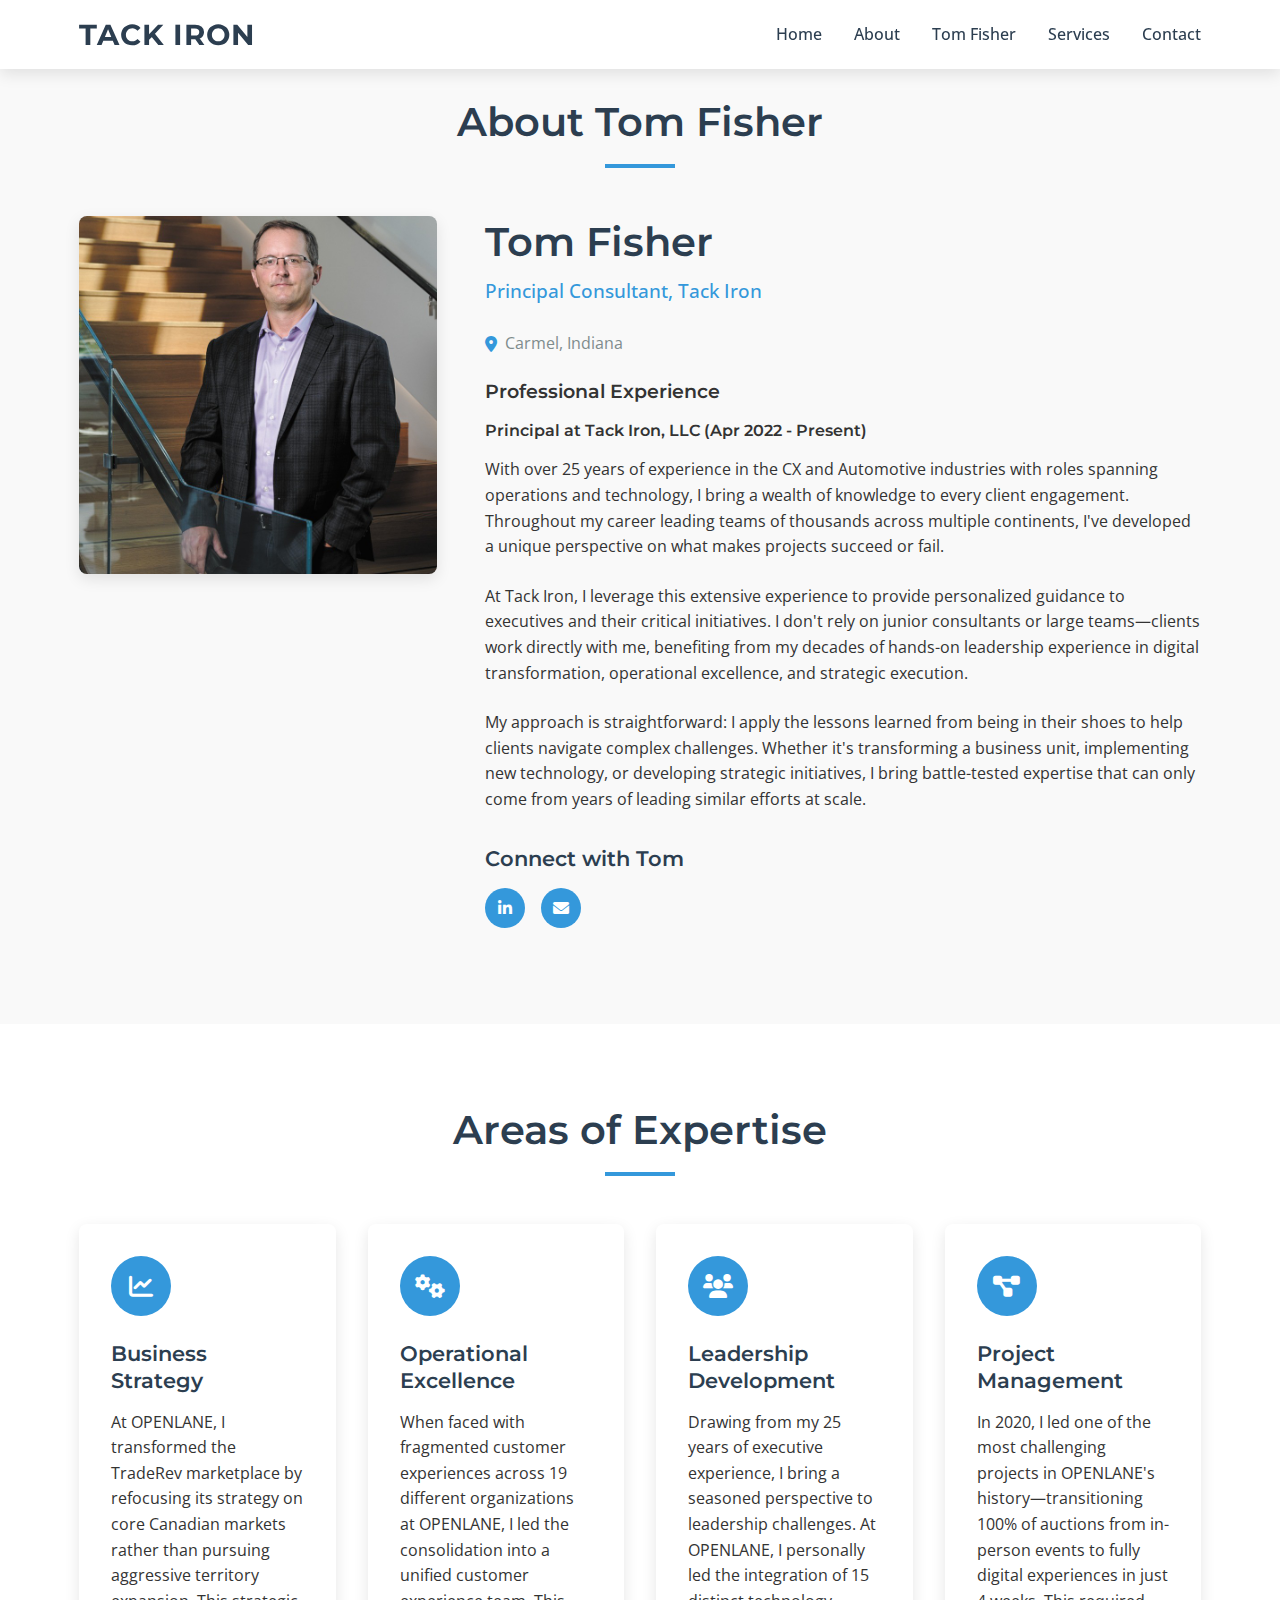
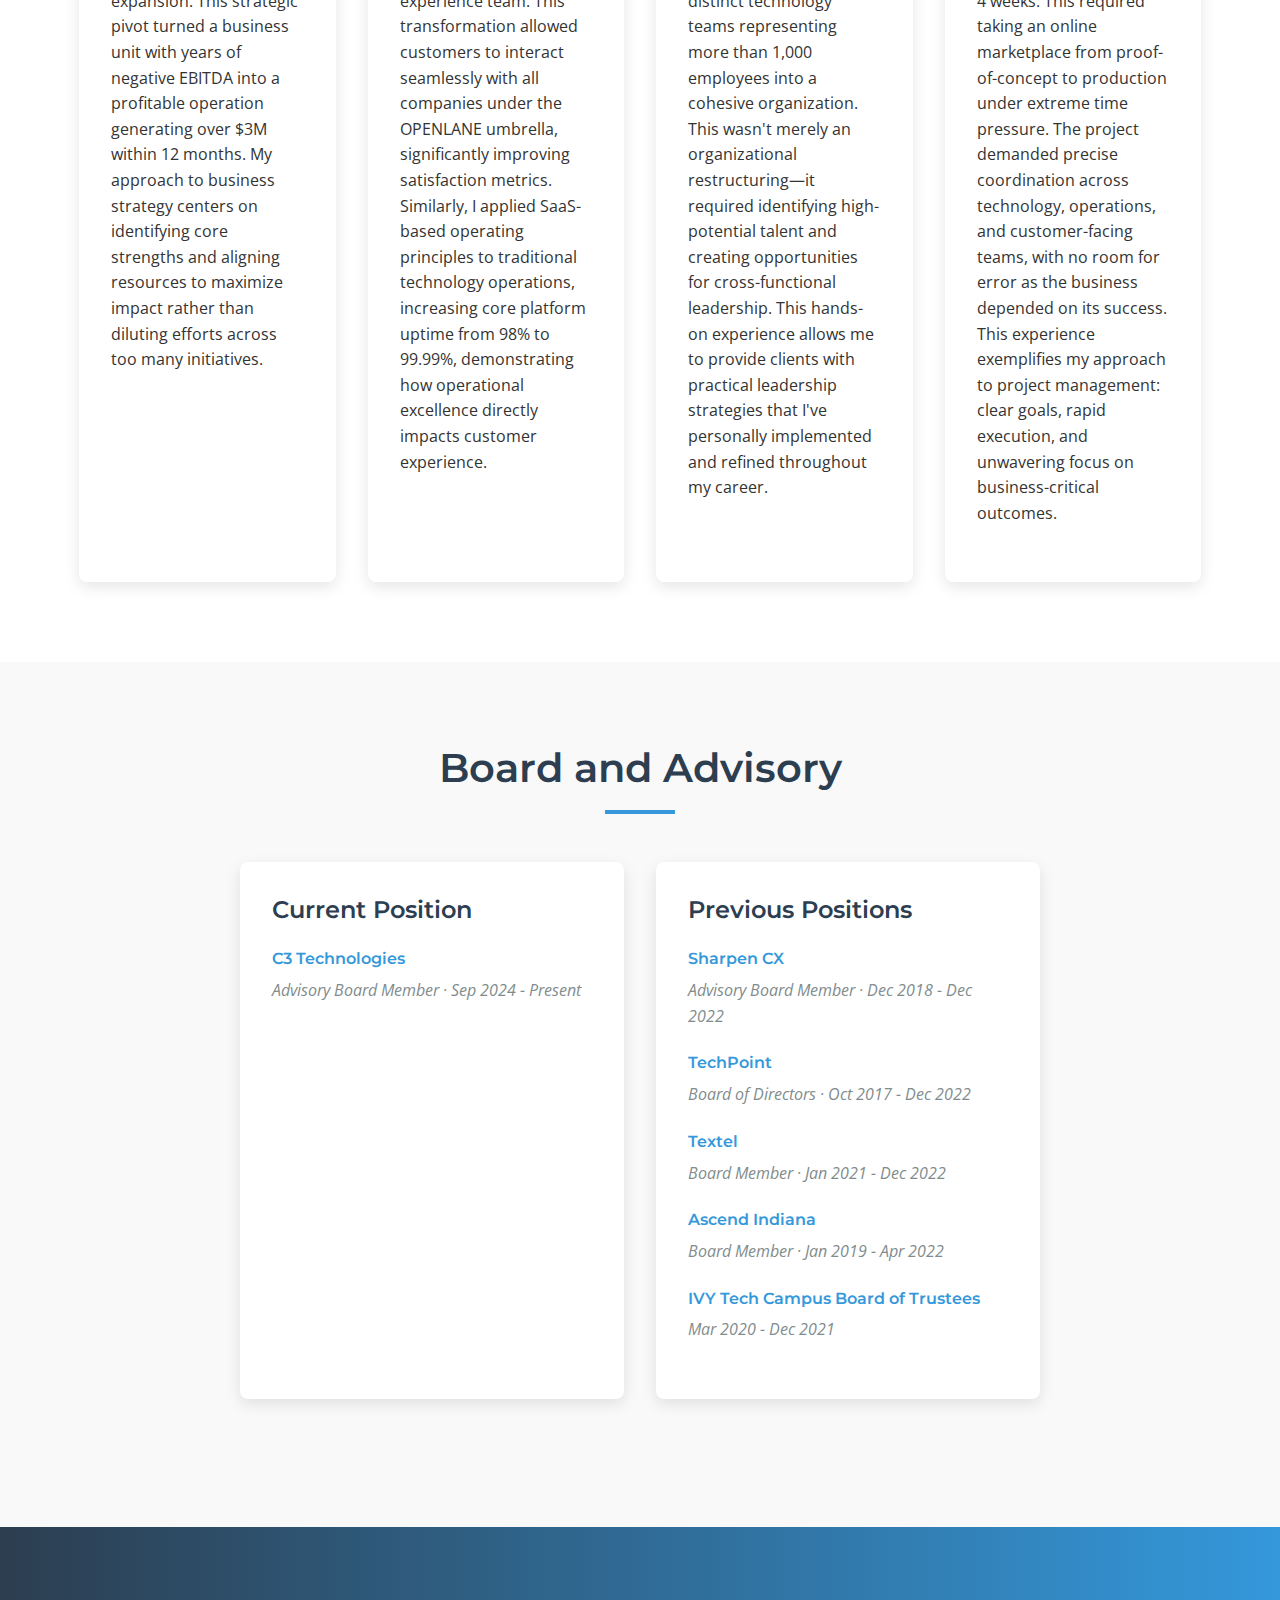
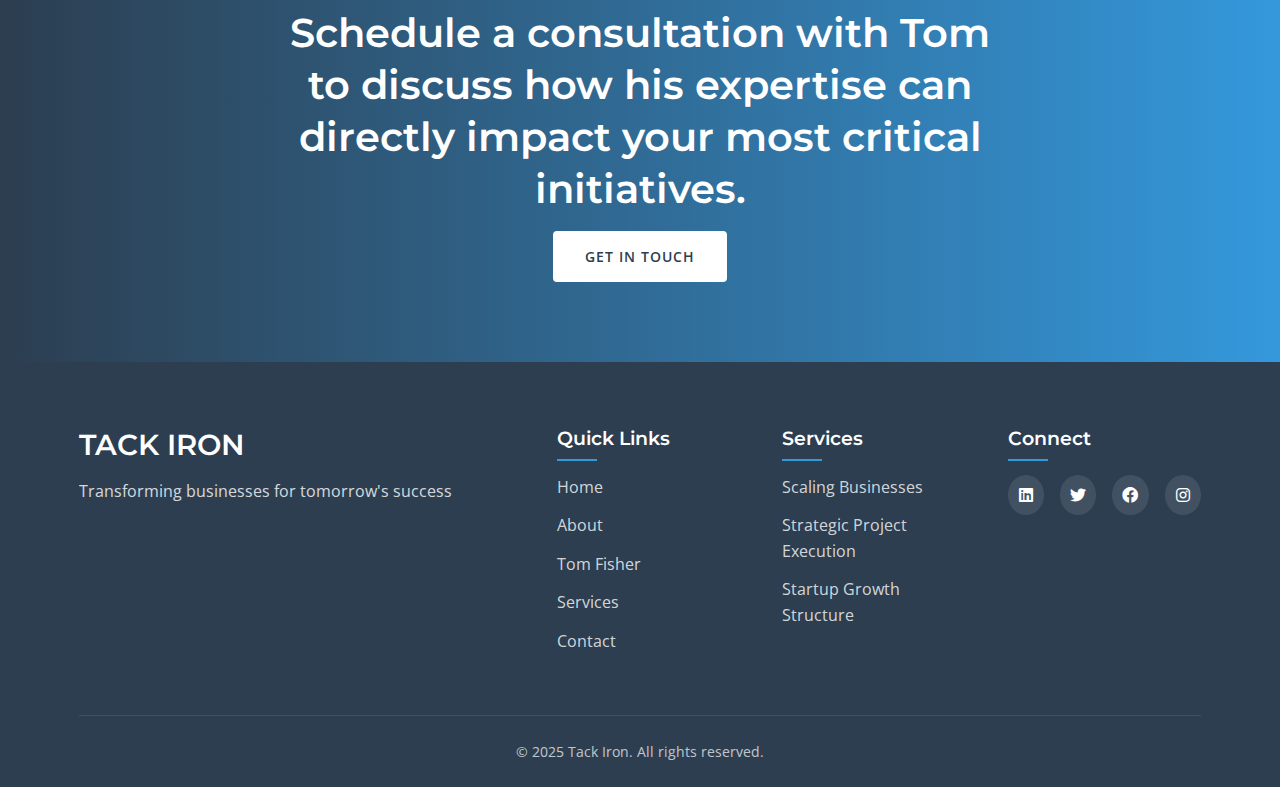
==== about-tom.html @ 1ede7089 "Add files via upload" ====
<!DOCTYPE html>
<html lang="en">
<head>
    <meta charset="UTF-8">
    <meta name="viewport" content="width=device-width, initial-scale=1.0">
    <title>Tom Fisher | Principal Consultant at Tack Iron</title>
    <meta name="description" content="Tom Fisher brings 25+ years of executive experience in operations and technology to help businesses transform, scale, and execute critical initiatives.">
    <meta name="keywords" content="Tom Fisher, business consultant, executive experience, digital transformation, operational excellence, strategic execution, leadership">
    <meta name="author" content="Tom Fisher">
    <link rel="canonical" href="https://tackiron.com/about-tom.html">
    
    <!-- Open Graph / Facebook -->
    <meta property="og:type" content="profile">
    <meta property="og:url" content="https://tackiron.com/about-tom.html">
    <meta property="og:title" content="Tom Fisher | Principal Consultant at Tack Iron">
    <meta property="og:description" content="25+ years of executive experience helping businesses transform, scale, and execute critical initiatives.">
    <meta property="og:image" content="https://tackiron.com/images/tom-fisher.jpg">
    
    <!-- Twitter -->
    <meta property="twitter:card" content="summary_large_image">
    <meta property="twitter:url" content="https://tackiron.com/about-tom.html">
    <meta property="twitter:title" content="Tom Fisher | Principal Consultant at Tack Iron">
    <meta property="twitter:description" content="25+ years of executive experience helping businesses transform, scale, and execute critical initiatives.">
    <meta property="twitter:image" content="https://tackiron.com/images/tom-fisher.jpg">
    
    <link rel="stylesheet" href="css/styles.css">
    <link rel="stylesheet" href="https://cdnjs.cloudflare.com/ajax/libs/font-awesome/6.0.0/css/all.min.css">
    <link rel="preconnect" href="https://fonts.googleapis.com">
    <link rel="preconnect" href="https://fonts.gstatic.com" crossorigin>
    <link href="https://fonts.googleapis.com/css2?family=Montserrat:wght@300;400;500;600;700&family=Open+Sans:wght@300;400;500;600&display=swap" rel="stylesheet">
    <style>
        .bio-section {
            padding: 6rem 0;
            background-color: #f9f9f9;
        }
        
        .bio-content {
            display: flex;
            flex-wrap: wrap;
            gap: 3rem;
            align-items: flex-start;
        }
        
        .bio-image {
            flex: 1;
            min-width: 300px;
            max-width: 400px;
        }
        
        .bio-image img {
            width: 100%;
            border-radius: 8px;
            box-shadow: var(--box-shadow);
        }
        
        .bio-details {
            flex: 2;
            min-width: 300px;
        }
        
        .bio-name {
            font-size: 2.5rem;
            color: var(--primary-color);
            margin-bottom: 0.5rem;
        }
        
        .bio-title {
            font-size: 1.2rem;
            color: var(--secondary-color);
            margin-bottom: 1.5rem;
            font-weight: 500;
        }
        
        .bio-location {
            display: flex;
            align-items: center;
            margin-bottom: 1.5rem;
            color: var(--text-light);
        }
        
        .bio-location i {
            margin-right: 0.5rem;
            color: var(--secondary-color);
        }
        
        .bio-text {
            margin-bottom: 2rem;
        }
        
        .bio-connect {
            margin-top: 2rem;
        }
        
        .bio-connect h3 {
            margin-bottom: 1rem;
            font-size: 1.3rem;
            color: var(--primary-color);
        }
        
        .social-links {
            display: flex;
            gap: 1rem;
        }
        
        .social-links a {
            display: flex;
            align-items: center;
            justify-content: center;
            width: 40px;
            height: 40px;
            background-color: var(--secondary-color);
            border-radius: 50%;
            color: white;
            transition: var(--transition);
        }
        
        .social-links a:hover {
            background-color: var(--primary-color);
            transform: translateY(-5px);
        }
        
        .expertise-section {
            padding: 5rem 0;
        }
        
        .expertise-grid {
            display: grid;
            grid-template-columns: repeat(auto-fit, minmax(250px, 1fr));
            gap: 2rem;
            margin-top: 3rem;
        }
        
        .expertise-card {
            background-color: white;
            border-radius: 8px;
            box-shadow: var(--box-shadow);
            padding: 2rem;
            transition: var(--transition);
        }
        
        .expertise-card:hover {
            transform: translateY(-10px);
        }
        
        .expertise-icon {
            width: 60px;
            height: 60px;
            background-color: var(--secondary-color);
            color: white;
            border-radius: 50%;
            display: flex;
            align-items: center;
            justify-content: center;
            margin-bottom: 1.5rem;
        }
        
        .expertise-icon i {
            font-size: 1.5rem;
        }
        
        .expertise-card h3 {
            font-size: 1.3rem;
            margin-bottom: 1rem;
            color: var(--primary-color);
        }
        
        @media (max-width: 768px) {
            .bio-content {
                flex-direction: column;
                align-items: center;
                text-align: center;
            }
            
            .bio-location {
                justify-content: center;
            }
            
            .social-links {
                justify-content: center;
            }
        }
    </style>
</head>
<body>
    <header>
        <div class="container">
            <div class="logo">
                <h1>TACK IRON</h1>
            </div>
            <nav>
                <ul class="nav-links">
                    <li><a href="index.html#home">Home</a></li>
                    <li><a href="index.html#about">About</a></li>
                    <li><a href="about-tom.html" class="active">Tom Fisher</a></li>
                    <li><a href="index.html#services">Services</a></li>
                    <li><a href="index.html#contact">Contact</a></li>
                </ul>
                <div class="hamburger">
                    <span class="bar"></span>
                    <span class="bar"></span>
                    <span class="bar"></span>
                </div>
            </nav>
        </div>
    </header>

    <section class="bio-section">
        <div class="container">
            <div class="section-header">
                <h2>About Tom Fisher</h2>
                <div class="underline"></div>
            </div>
            <div class="bio-content">
                <div class="bio-image">
                    <img src="images/tom-fisher.jpg" alt="Tom Fisher - Principal Consultant at Tack Iron with 25 years of executive experience" style="width: 100%; object-fit: cover;">
                </div>
                <div class="bio-details">
                    <h1 class="bio-name">Tom Fisher</h1>
                    <div class="bio-title">Principal Consultant, Tack Iron</div>
                    <div class="bio-location">
                        <i class="fas fa-map-marker-alt"></i>
                        <span>Carmel, Indiana</span>
                    </div>
                    <div class="bio-text">
                        <h3>Professional Experience</h3>
                        
                        <h4>Principal at Tack Iron, LLC (Apr 2022 - Present)</h4>
                        <p>With over 25 years of experience in the CX and Automotive industries with roles spanning operations and technology, I bring a wealth of knowledge to every client engagement. Throughout my career leading teams of thousands across multiple continents, I've developed a unique perspective on what makes projects succeed or fail.</p>
                        <p>At Tack Iron, I leverage this extensive experience to provide personalized guidance to executives and their critical initiatives. I don't rely on junior consultants or large teams—clients work directly with me, benefiting from my decades of hands-on leadership experience in digital transformation, operational excellence, and strategic execution.</p>
                        <p>My approach is straightforward: I apply the lessons learned from being in their shoes to help clients navigate complex challenges. Whether it's transforming a business unit, implementing new technology, or developing strategic initiatives, I bring battle-tested expertise that can only come from years of leading similar efforts at scale.</p>
                    </div>
                    <div class="bio-connect">
                        <h3>Connect with Tom</h3>
                        <div class="social-links">
                            <a href="https://www.linkedin.com/in/tomfisher/" target="_blank" title="LinkedIn"><i class="fab fa-linkedin-in"></i></a>
                            <a href="mailto:info@tackiron.com" title="Email"><i class="fas fa-envelope"></i></a>
                        </div>
                    </div>
                </div>
            </div>
        </div>
    </section>

    <section class="expertise-section">
        <div class="container">
            <div class="section-header">
                <h2>Areas of Expertise</h2>
                <div class="underline"></div>
            </div>
            <div class="expertise-grid">
                <div class="expertise-card">
                    <div class="expertise-icon">
                        <i class="fas fa-chart-line"></i>
                    </div>
                    <h3>Business Strategy</h3>
                    <p>At OPENLANE, I transformed the TradeRev marketplace by refocusing its strategy on core Canadian markets rather than pursuing aggressive territory expansion. This strategic pivot turned a business unit with years of negative EBITDA into a profitable operation generating over $3M within 12 months. My approach to business strategy centers on identifying core strengths and aligning resources to maximize impact rather than diluting efforts across too many initiatives.</p>
                </div>
                <div class="expertise-card">
                    <div class="expertise-icon">
                        <i class="fas fa-cogs"></i>
                    </div>
                    <h3>Operational Excellence</h3>
                    <p>When faced with fragmented customer experiences across 19 different organizations at OPENLANE, I led the consolidation into a unified customer experience team. This transformation allowed customers to interact seamlessly with all companies under the OPENLANE umbrella, significantly improving satisfaction metrics. Similarly, I applied SaaS-based operating principles to traditional technology operations, increasing core platform uptime from 98% to 99.99%, demonstrating how operational excellence directly impacts customer experience.</p>
                </div>
                <div class="expertise-card">
                    <div class="expertise-icon">
                        <i class="fas fa-users"></i>
                    </div>
                    <h3>Leadership Development</h3>
                    <p>Drawing from my 25 years of executive experience, I bring a seasoned perspective to leadership challenges. At OPENLANE, I personally led the integration of 15 distinct technology teams representing more than 1,000 employees into a cohesive organization. This wasn't merely an organizational restructuring—it required identifying high-potential talent and creating opportunities for cross-functional leadership. This hands-on experience allows me to provide clients with practical leadership strategies that I've personally implemented and refined throughout my career.</p>
                </div>
                <div class="expertise-card">
                    <div class="expertise-icon">
                        <i class="fas fa-project-diagram"></i>
                    </div>
                    <h3>Project Management</h3>
                    <p>In 2020, I led one of the most challenging projects in OPENLANE's history—transitioning 100% of auctions from in-person events to fully digital experiences in just 4 weeks. This required taking an online marketplace from proof-of-concept to production under extreme time pressure. The project demanded precise coordination across technology, operations, and customer-facing teams, with no room for error as the business depended on its success. This experience exemplifies my approach to project management: clear goals, rapid execution, and unwavering focus on business-critical outcomes.</p>
                </div>
            </div>
        </div>
    </section>

    <section class="board-advisory-section" style="padding: 5rem 0; background-color: #f9f9f9;">
        <div class="container">
            <div class="section-header">
                <h2>Board and Advisory</h2>
                <div class="underline"></div>
            </div>
            <div style="max-width: 800px; margin: 3rem auto;">
                <div style="display: grid; grid-template-columns: repeat(auto-fit, minmax(300px, 1fr)); gap: 2rem;">
                    <div style="background-color: white; border-radius: 8px; box-shadow: var(--box-shadow); padding: 2rem; transition: var(--transition);">
                        <h3 style="color: var(--primary-color); margin-bottom: 1.5rem; font-size: 1.5rem;">Current Position</h3>
                        <div style="margin-bottom: 1.5rem;">
                            <h4 style="color: var(--secondary-color); margin-bottom: 0.5rem;">C3 Technologies</h4>
                            <p style="font-style: italic; color: var(--text-light);">Advisory Board Member · Sep 2024 - Present</p>
                        </div>
                    </div>
                    <div style="background-color: white; border-radius: 8px; box-shadow: var(--box-shadow); padding: 2rem; transition: var(--transition);">
                        <h3 style="color: var(--primary-color); margin-bottom: 1.5rem; font-size: 1.5rem;">Previous Positions</h3>
                        <div style="margin-bottom: 1.5rem;">
                            <h4 style="color: var(--secondary-color); margin-bottom: 0.5rem;">Sharpen CX</h4>
                            <p style="font-style: italic; color: var(--text-light);">Advisory Board Member · Dec 2018 - Dec 2022</p>
                        </div>
                        <div style="margin-bottom: 1.5rem;">
                            <h4 style="color: var(--secondary-color); margin-bottom: 0.5rem;">TechPoint</h4>
                            <p style="font-style: italic; color: var(--text-light);">Board of Directors · Oct 2017 - Dec 2022</p>
                        </div>
                        <div style="margin-bottom: 1.5rem;">
                            <h4 style="color: var(--secondary-color); margin-bottom: 0.5rem;">Textel</h4>
                            <p style="font-style: italic; color: var(--text-light);">Board Member · Jan 2021 - Dec 2022</p>
                        </div>
                        <div style="margin-bottom: 1.5rem;">
                            <h4 style="color: var(--secondary-color); margin-bottom: 0.5rem;">Ascend Indiana</h4>
                            <p style="font-style: italic; color: var(--text-light);">Board Member · Jan 2019 - Apr 2022</p>
                        </div>
                        <div>
                            <h4 style="color: var(--secondary-color); margin-bottom: 0.5rem;">IVY Tech Campus Board of Trustees</h4>
                            <p style="font-style: italic; color: var(--text-light);">Mar 2020 - Dec 2021</p>
                        </div>
                    </div>
                </div>
            </div>
        </div>
    </section>

    <section class="cta">
        <div class="container">
            <div class="cta-content">
                <h2>Schedule a consultation with Tom to discuss how his expertise can directly impact your most critical initiatives.</h2>
                <a href="index.html#contact" class="btn btn-light">Get in Touch</a>
            </div>
        </div>
    </section>

    <footer>
        <div class="container">
            <div class="footer-content">
                <div class="footer-logo">
                    <h2>TACK IRON</h2>
                    <p>Transforming businesses for tomorrow's success</p>
                </div>
                <div class="footer-links">
                    <div class="footer-column">
                        <h3>Quick Links</h3>
                        <ul>
                            <li><a href="index.html#home">Home</a></li>
                            <li><a href="index.html#about">About</a></li>
                            <li><a href="about-tom.html">Tom Fisher</a></li>
                            <li><a href="index.html#services">Services</a></li>
                            <li><a href="index.html#contact">Contact</a></li>
                        </ul>
                    </div>
                    <div class="footer-column">
                        <h3>Services</h3>
                        <ul>
                            <li><a href="scaling-businesses.html">Scaling Businesses</a></li>
                            <li><a href="strategic-project-execution.html">Strategic Project Execution</a></li>
                            <li><a href="startup-growth-structure.html">Startup Growth Structure</a></li>
                        </ul>
                    </div>
                    <div class="footer-column">
                        <h3>Connect</h3>
                        <div class="social-icons">
                            <a href="#" aria-label="LinkedIn"><i class="fab fa-linkedin"></i></a>
                            <a href="#" aria-label="Twitter"><i class="fab fa-twitter"></i></a>
                            <a href="#" aria-label="Facebook"><i class="fab fa-facebook"></i></a>
                            <a href="#" aria-label="Instagram"><i class="fab fa-instagram"></i></a>
                        </div>
                    </div>
                </div>
            </div>
            <div class="footer-bottom">
                <p>&copy; 2025 Tack Iron. All rights reserved.</p>
            </div>
        </div>
    </footer>

    <!-- Structured Data for Person -->
    <script type="application/ld+json">
    {
      "@context": "https://schema.org",
      "@type": "Person",
      "name": "Tom Fisher",
      "jobTitle": "Principal Consultant",
      "worksFor": {
        "@type": "Organization",
        "name": "Tack Iron, LLC"
      },
      "description": "With over 25 years of executive experience spanning operations and technology, Tom Fisher brings a wealth of knowledge to every client engagement.",
      "image": "https://tackiron.com/images/tom-fisher.jpg",
      "address": {
        "@type": "PostalAddress",
        "addressLocality": "Carmel",
        "addressRegion": "Indiana",
        "addressCountry": "US"
      },
      "email": "info@tackiron.com",
      "sameAs": [
        "https://www.linkedin.com/in/tomfisher/"
      ],
      "knowsAbout": [
        "Business Strategy",
        "Operational Excellence",
        "Leadership Development",
        "Project Management",
        "Digital Transformation"
      ],
      "memberOf": [
        {
          "@type": "Organization",
          "name": "C3 Technologies",
          "roleName": "Advisory Board Member",
          "startDate": "2024-09",
          "endDate": "Present"
        },
        {
          "@type": "Organization",
          "name": "Sharpen CX",
          "roleName": "Advisory Board Member",
          "startDate": "2018-12",
          "endDate": "2022-12"
        },
        {
          "@type": "Organization",
          "name": "TechPoint",
          "roleName": "Board of Directors",
          "startDate": "2017-10",
          "endDate": "2022-12"
        },
        {
          "@type": "Organization",
          "name": "Textel",
          "roleName": "Board Member",
          "startDate": "2021-01",
          "endDate": "2022-12"
        },
        {
          "@type": "Organization",
          "name": "Ascend Indiana",
          "roleName": "Board Member",
          "startDate": "2019-01",
          "endDate": "2022-04"
        },
        {
          "@type": "Organization",
          "name": "IVY Tech Campus",
          "roleName": "Board of Trustees",
          "startDate": "2020-03",
          "endDate": "2021-12"
        }
      ]
    }
    </script>

    <script src="js/script.js"></script>
</body>
</html>
---- css/styles.css ----
/* 
   Tack Iron Website Styles
   Modern Business Consultancy Design
*/

/* ===== Base Styles ===== */
:root {
    --primary-color: #2c3e50;
    --secondary-color: #3498db;
    --accent-color: #e74c3c;
    --light-color: #ecf0f1;
    --dark-color: #2c3e50;
    --text-color: #333;
    --text-light: #7f8c8d;
    --box-shadow: 0 5px 15px rgba(0, 0, 0, 0.1);
    --transition: all 0.3s ease;
}

* {
    margin: 0;
    padding: 0;
    box-sizing: border-box;
}

html {
    scroll-behavior: smooth;
}

body {
    font-family: 'Open Sans', sans-serif;
    line-height: 1.6;
    color: var(--text-color);
    background-color: #fff;
    overflow-x: hidden;
}

h1, h2, h3, h4, h5, h6 {
    font-family: 'Montserrat', sans-serif;
    font-weight: 600;
    line-height: 1.3;
    margin-bottom: 1rem;
}

p {
    margin-bottom: 1.5rem;
}

a {
    text-decoration: none;
    color: var(--primary-color);
    transition: var(--transition);
}

a:hover {
    color: var(--secondary-color);
}

ul {
    list-style: none;
}

img {
    max-width: 100%;
    height: auto;
}

.container {
    width: 90%;
    max-width: 1200px;
    margin: 0 auto;
    padding: 0 15px;
}

.section-header {
    text-align: center;
    margin-bottom: 3rem;
}

.section-header h2 {
    font-size: 2.5rem;
    color: var(--primary-color);
    margin-bottom: 1rem;
}

.underline {
    height: 4px;
    width: 70px;
    background: var(--secondary-color);
    margin: 0 auto;
}

.btn {
    display: inline-block;
    padding: 12px 30px;
    border-radius: 4px;
    font-weight: 600;
    text-transform: uppercase;
    letter-spacing: 1px;
    transition: var(--transition);
    cursor: pointer;
    font-size: 0.9rem;
}

.btn-primary {
    background-color: var(--secondary-color);
    color: white;
    border: 2px solid var(--secondary-color);
}

.btn-primary:hover {
    background-color: transparent;
    color: var(--secondary-color);
}

.btn-light {
    background-color: white;
    color: var(--primary-color);
    border: 2px solid white;
}

.btn-light:hover {
    background-color: transparent;
    color: white;
}

/* ===== Header ===== */
header {
    position: fixed;
    top: 0;
    left: 0;
    width: 100%;
    background-color: rgba(255, 255, 255, 0.95);
    box-shadow: var(--box-shadow);
    z-index: 1000;
    padding: 1rem 0;
    transition: var(--transition);
}

header .container {
    display: flex;
    justify-content: space-between;
    align-items: center;
}

.logo h1 {
    font-size: 1.8rem;
    font-weight: 700;
    color: var(--primary-color);
    margin: 0;
    letter-spacing: 1px;
}

.nav-links {
    display: flex;
}

.nav-links li {
    margin-left: 2rem;
}

.nav-links a {
    font-weight: 500;
    font-size: 1rem;
    color: var(--dark-color);
    position: relative;
}

.nav-links a::after {
    content: '';
    position: absolute;
    bottom: -5px;
    left: 0;
    width: 0;
    height: 2px;
    background-color: var(--secondary-color);
    transition: var(--transition);
}

.nav-links a:hover {
    color: var(--secondary-color);
}

.nav-links a:hover::after {
    width: 100%;
}

.hamburger {
    display: none;
    cursor: pointer;
}

.bar {
    display: block;
    width: 25px;
    height: 3px;
    margin: 5px auto;
    background-color: var(--dark-color);
    transition: var(--transition);
}

/* ===== Hero Section ===== */
.hero {
    height: 100vh;
    background: linear-gradient(rgba(44, 62, 80, 0.8), rgba(44, 62, 80, 0.8)), url('https://images.unsplash.com/photo-1552664730-d307ca884978?ixlib=rb-1.2.1&auto=format&fit=crop&w=1950&q=80');
    background-size: cover;
    background-position: center;
    display: flex;
    align-items: center;
    text-align: center;
    color: white;
    padding-top: 80px;
}

.hero-content {
    max-width: 800px;
    margin: 0 auto;
}

.hero-content h1 {
    font-size: 3.5rem;
    margin-bottom: 1.5rem;
    font-weight: 700;
}

.hero-content p {
    font-size: 1.2rem;
    margin-bottom: 2rem;
    opacity: 0.9;
}

/* ===== About Section ===== */
.about {
    padding: 6rem 0;
    background-color: #f9f9f9;
}

.about-content {
    display: flex;
    flex-wrap: wrap;
    align-items: center;
    gap: 3rem;
}

.about-text {
    flex: 1;
    min-width: 300px;
}

.about-stats {
    flex: 1;
    min-width: 300px;
    display: flex;
    flex-wrap: wrap;
    gap: 2rem;
    justify-content: space-around;
}

.stat-item {
    text-align: center;
    padding: 1.5rem;
    background-color: white;
    border-radius: 8px;
    box-shadow: var(--box-shadow);
    width: 150px;
    transition: var(--transition);
}

.stat-item:hover {
    transform: translateY(-10px);
}

.stat-number {
    display: block;
    font-size: 2.5rem;
    font-weight: 700;
    color: var(--secondary-color);
    margin-bottom: 0.5rem;
}

.stat-text {
    font-size: 0.9rem;
    color: var(--text-light);
}

/* ===== Services Section ===== */
.services {
    padding: 6rem 0;
}

.services-grid {
    display: grid;
    grid-template-columns: repeat(auto-fit, minmax(300px, 1fr));
    gap: 2rem;
}

.service-card {
    background-color: white;
    border-radius: 8px;
    box-shadow: var(--box-shadow);
    padding: 2rem;
    transition: var(--transition);
    position: relative;
    z-index: 1;
    overflow: hidden;
}

.service-card::before {
    content: '';
    position: absolute;
    top: 0;
    left: 0;
    width: 100%;
    height: 0;
    background-color: var(--primary-color);
    opacity: 0.05;
    transition: var(--transition);
    z-index: -1;
}

.service-card:hover {
    transform: translateY(-10px);
}

.service-card:hover::before {
    height: 100%;
}

.service-icon {
    width: 70px;
    height: 70px;
    background-color: var(--secondary-color);
    color: white;
    border-radius: 50%;
    display: flex;
    align-items: center;
    justify-content: center;
    margin-bottom: 1.5rem;
}

.service-icon i {
    font-size: 1.8rem;
}

.service-card h3 {
    font-size: 1.5rem;
    margin-bottom: 1rem;
    color: var(--primary-color);
}

.service-features {
    margin-top: 1.5rem;
}

.service-features li {
    margin-bottom: 0.5rem;
    position: relative;
    padding-left: 1.5rem;
}

.service-features li::before {
    content: '✓';
    color: var(--secondary-color);
    position: absolute;
    left: 0;
    top: 0;
}

/* ===== CTA Section ===== */
.cta {
    background: linear-gradient(to right, var(--primary-color), var(--secondary-color));
    color: white;
    padding: 5rem 0;
    text-align: center;
}

.cta-content {
    max-width: 700px;
    margin: 0 auto;
}

.cta-content h2 {
    font-size: 2.5rem;
    margin-bottom: 1rem;
}

.cta-content p {
    margin-bottom: 2rem;
    opacity: 0.9;
}

/* ===== Contact Section ===== */
.contact {
    padding: 6rem 0;
    background-color: #f9f9f9;
}

.contact-content {
    display: flex;
    flex-wrap: wrap;
    gap: 3rem;
}

.contact-info, .contact-form {
    flex: 1;
    min-width: 300px;
}

.contact-info h3 {
    font-size: 1.8rem;
    margin-bottom: 1.5rem;
    color: var(--primary-color);
}

.contact-details {
    margin-top: 2rem;
}

.contact-item {
    display: flex;
    align-items: flex-start;
    margin-bottom: 1.5rem;
}

.contact-item i {
    font-size: 1.2rem;
    color: var(--secondary-color);
    margin-right: 1rem;
    margin-top: 0.3rem;
}

.form-group {
    margin-bottom: 1.5rem;
}

.form-group input, .form-group textarea {
    width: 100%;
    padding: 12px 15px;
    border: 1px solid #ddd;
    border-radius: 4px;
    font-family: 'Open Sans', sans-serif;
    font-size: 1rem;
    transition: var(--transition);
}

.form-group input:focus, .form-group textarea:focus {
    outline: none;
    border-color: var(--secondary-color);
    box-shadow: 0 0 0 2px rgba(52, 152, 219, 0.2);
}

.form-group textarea {
    height: 150px;
    resize: vertical;
}

/* ===== Footer ===== */
footer {
    background-color: var(--dark-color);
    color: white;
    padding: 4rem 0 0;
}

.footer-content {
    display: flex;
    flex-wrap: wrap;
    gap: 3rem;
    margin-bottom: 3rem;
}

.footer-logo {
    flex: 2;
    min-width: 300px;
}

.footer-logo h2 {
    font-size: 1.8rem;
    margin-bottom: 1rem;
}

.footer-logo p {
    opacity: 0.8;
}

.footer-links {
    flex: 3;
    display: flex;
    flex-wrap: wrap;
    gap: 2rem;
}

.footer-column {
    flex: 1;
    min-width: 150px;
}

.footer-column h3 {
    font-size: 1.2rem;
    margin-bottom: 1.5rem;
    position: relative;
}

.footer-column h3::after {
    content: '';
    position: absolute;
    bottom: -10px;
    left: 0;
    width: 40px;
    height: 2px;
    background-color: var(--secondary-color);
}

.footer-column ul li {
    margin-bottom: 0.8rem;
}

.footer-column ul li a {
    color: rgba(255, 255, 255, 0.8);
    transition: var(--transition);
}

.footer-column ul li a:hover {
    color: var(--secondary-color);
    padding-left: 5px;
}

.social-icons {
    display: flex;
    gap: 1rem;
}

.social-icons a {
    display: flex;
    align-items: center;
    justify-content: center;
    width: 40px;
    height: 40px;
    background-color: rgba(255, 255, 255, 0.1);
    border-radius: 50%;
    color: white;
    transition: var(--transition);
}

.social-icons a:hover {
    background-color: var(--secondary-color);
    transform: translateY(-5px);
}

.footer-bottom {
    text-align: center;
    padding: 1.5rem 0;
    border-top: 1px solid rgba(255, 255, 255, 0.1);
}

.footer-bottom p {
    margin: 0;
    font-size: 0.9rem;
    opacity: 0.7;
}

/* ===== Responsive Styles ===== */
@media (max-width: 992px) {
    .hero-content h1 {
        font-size: 2.8rem;
    }
    
    .section-header h2 {
        font-size: 2.2rem;
    }
}

@media (max-width: 768px) {
    .hamburger {
        display: block;
    }
    
    .nav-links {
        position: fixed;
        left: -100%;
        top: 70px;
        flex-direction: column;
        background-color: white;
        width: 100%;
        text-align: center;
        transition: 0.3s;
        box-shadow: 0 10px 27px rgba(0, 0, 0, 0.05);
        padding: 2rem 0;
    }
    
    .nav-links.active {
        left: 0;
    }
    
    .nav-links li {
        margin: 1.5rem 0;
    }
    
    .hero-content h1 {
        font-size: 2.2rem;
    }
    
    .hero-content p {
        font-size: 1rem;
    }
    
    .about-content, .contact-content {
        flex-direction: column;
    }
    
    .stat-item {
        width: 120px;
    }
}

@media (max-width: 576px) {
    .section-header h2 {
        font-size: 1.8rem;
    }
    
    .hero {
        height: auto;
        min-height: 100vh;
        padding: 120px 0 80px;
    }
    
    .hero-content h1 {
        font-size: 1.8rem;
    }
    
    .btn {
        padding: 10px 20px;
        font-size: 0.8rem;
    }
    
    .about, .services, .contact {
        padding: 4rem 0;
    }
    
    .about-stats {
        justify-content: center;
    }
    
    .footer-content {
        flex-direction: column;
        gap: 2rem;
    }
}
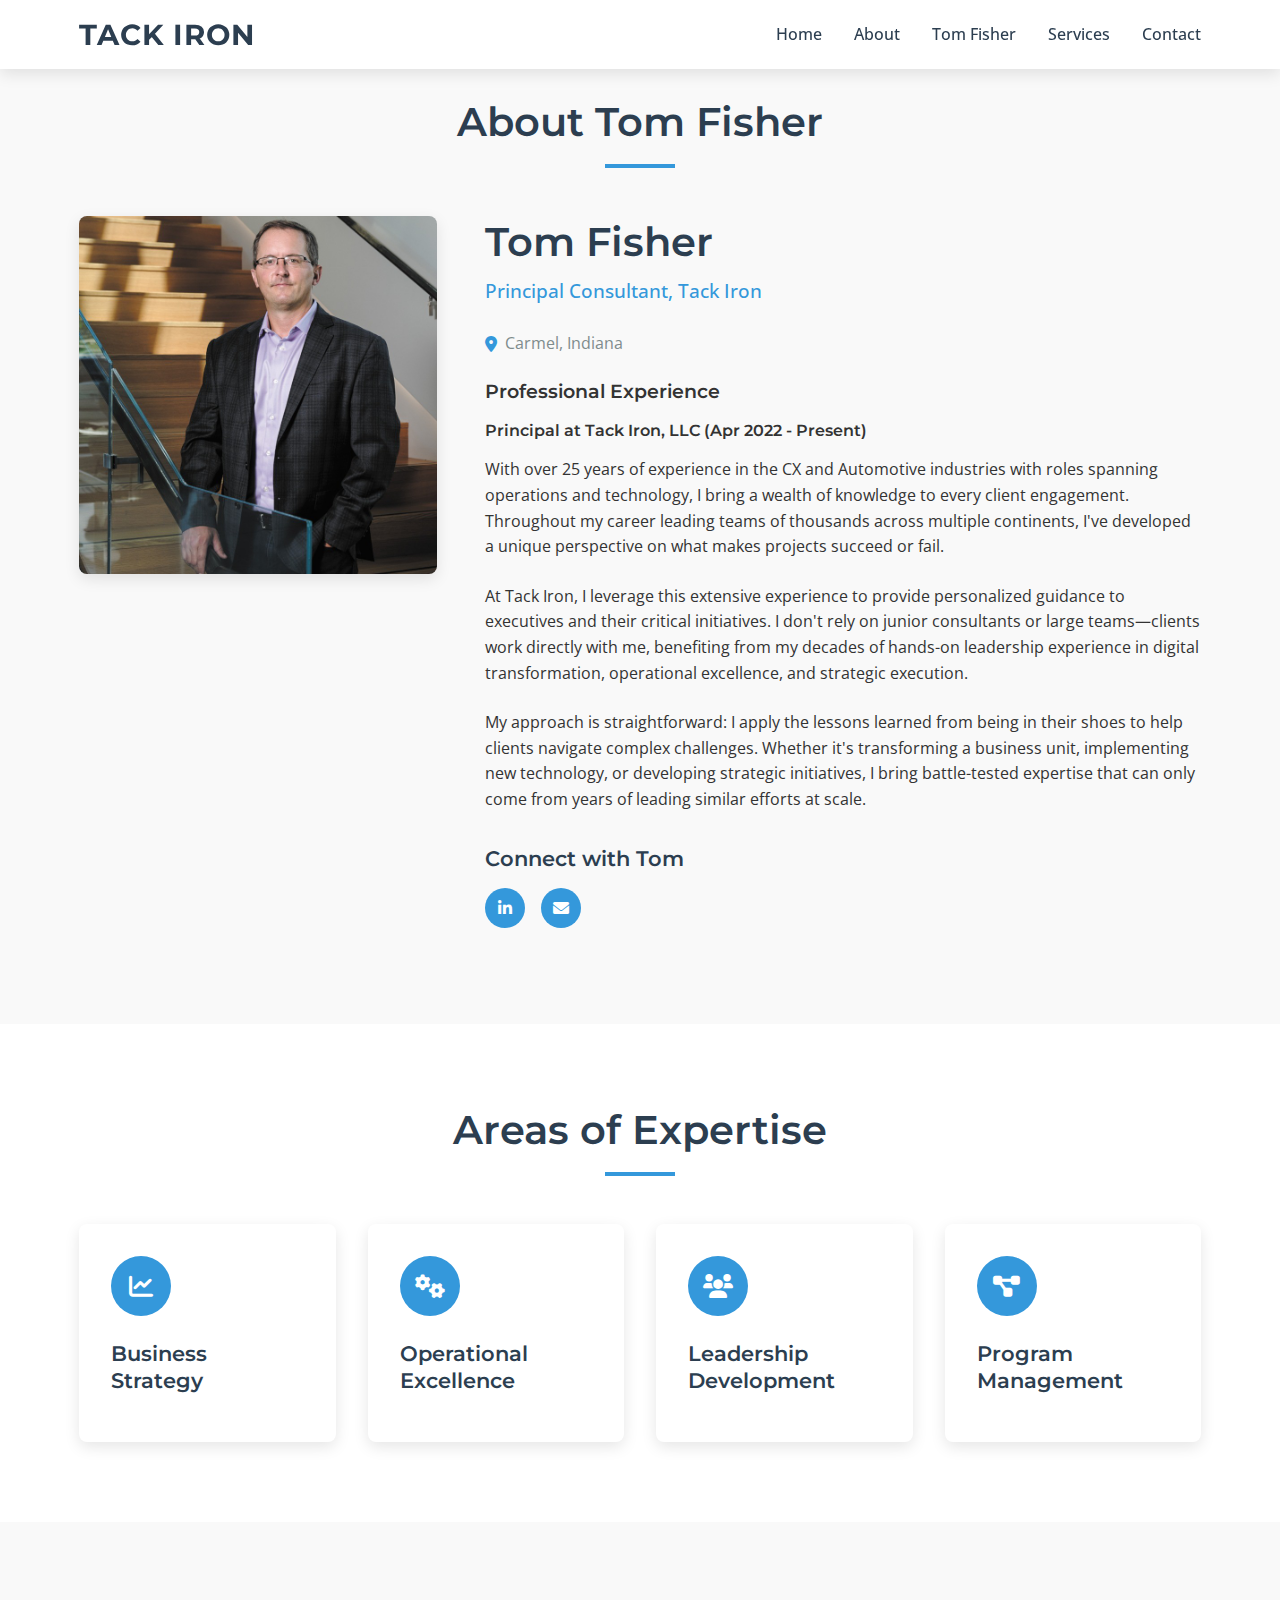
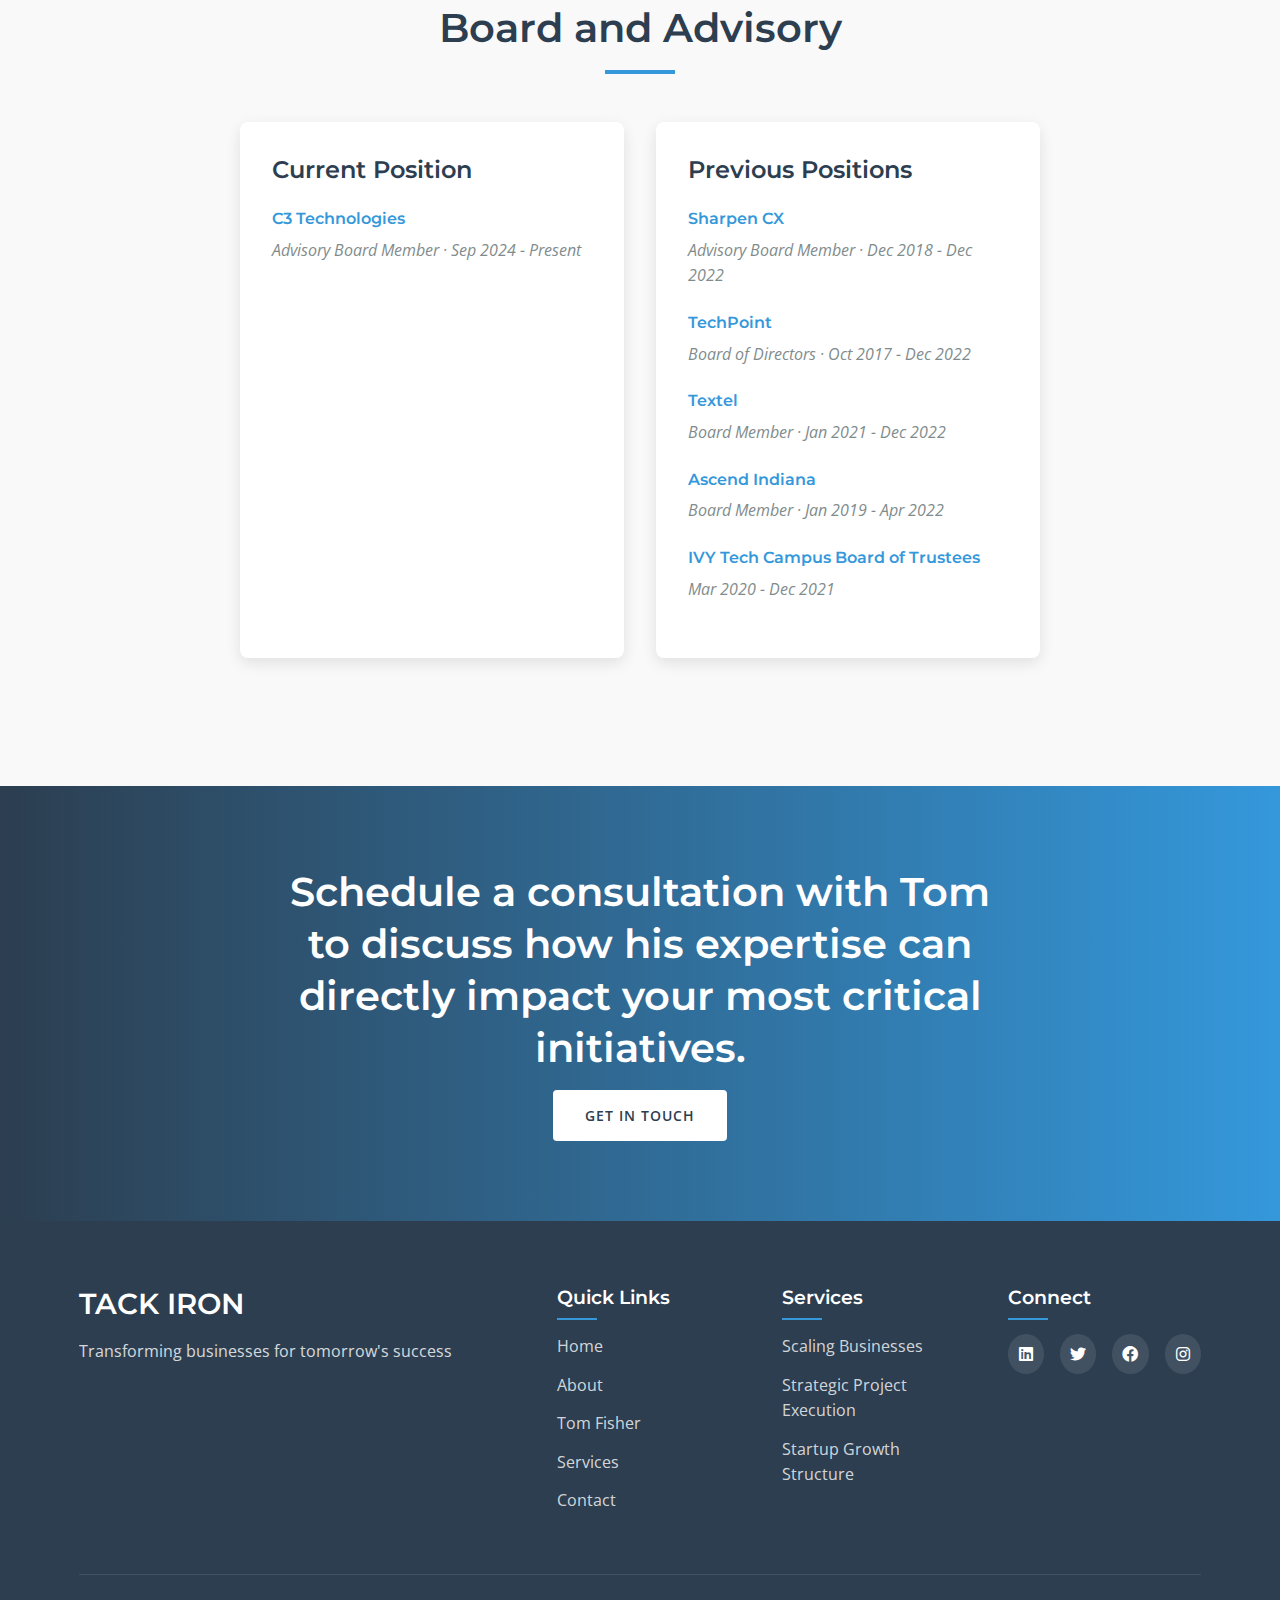
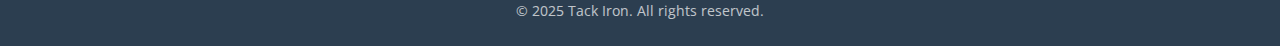
==== commit a2315a85: "commit" ====
--- a/about-tom.html
+++ b/about-tom.html
@@ -253,28 +253,28 @@
                         <i class="fas fa-chart-line"></i>
                     </div>
                     <h3>Business Strategy</h3>
-                    <p>At OPENLANE, I transformed the TradeRev marketplace by refocusing its strategy on core Canadian markets rather than pursuing aggressive territory expansion. This strategic pivot turned a business unit with years of negative EBITDA into a profitable operation generating over $3M within 12 months. My approach to business strategy centers on identifying core strengths and aligning resources to maximize impact rather than diluting efforts across too many initiatives.</p>
+                    
                 </div>
                 <div class="expertise-card">
                     <div class="expertise-icon">
                         <i class="fas fa-cogs"></i>
                     </div>
                     <h3>Operational Excellence</h3>
-                    <p>When faced with fragmented customer experiences across 19 different organizations at OPENLANE, I led the consolidation into a unified customer experience team. This transformation allowed customers to interact seamlessly with all companies under the OPENLANE umbrella, significantly improving satisfaction metrics. Similarly, I applied SaaS-based operating principles to traditional technology operations, increasing core platform uptime from 98% to 99.99%, demonstrating how operational excellence directly impacts customer experience.</p>
+                    
                 </div>
                 <div class="expertise-card">
                     <div class="expertise-icon">
                         <i class="fas fa-users"></i>
                     </div>
                     <h3>Leadership Development</h3>
-                    <p>Drawing from my 25 years of executive experience, I bring a seasoned perspective to leadership challenges. At OPENLANE, I personally led the integration of 15 distinct technology teams representing more than 1,000 employees into a cohesive organization. This wasn't merely an organizational restructuring—it required identifying high-potential talent and creating opportunities for cross-functional leadership. This hands-on experience allows me to provide clients with practical leadership strategies that I've personally implemented and refined throughout my career.</p>
+                    
                 </div>
                 <div class="expertise-card">
                     <div class="expertise-icon">
                         <i class="fas fa-project-diagram"></i>
                     </div>
-                    <h3>Project Management</h3>
-                    <p>In 2020, I led one of the most challenging projects in OPENLANE's history—transitioning 100% of auctions from in-person events to fully digital experiences in just 4 weeks. This required taking an online marketplace from proof-of-concept to production under extreme time pressure. The project demanded precise coordination across technology, operations, and customer-facing teams, with no room for error as the business depended on its success. This experience exemplifies my approach to project management: clear goals, rapid execution, and unwavering focus on business-critical outcomes.</p>
+                    <h3>Program Management</h3>
+                    
                 </div>
             </div>
         </div>
